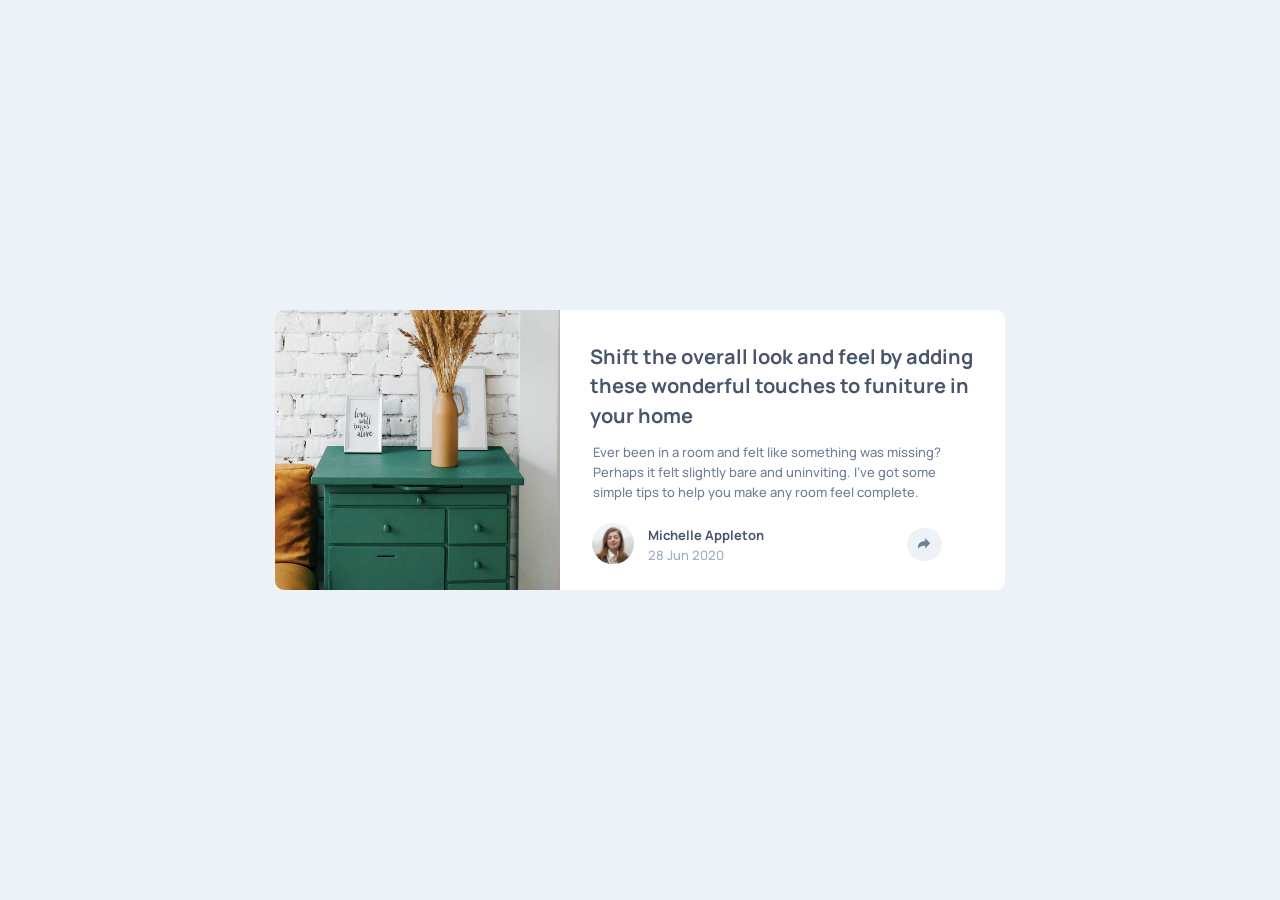
==== assets/index.html @ accf0608 "----" ====
<!DOCTYPE html>
<html lang="en">
<head>
  <meta charset="UTF-8">
  <meta name="viewport" content="width=device-width, initial-scale=1.0"> <!-- displays site properly based on user's device -->
  <link rel="icon" type="image/png" sizes="32x32" href="./images/favicon-32x32.png">
  <link rel="preload" 
  href="../fonts/manrope-v20-latin-500.woff2"
  as="font"
  type="font/woff2"
  crossorigin>
  <link rel="preload" 
  href="../fonts/manrope-v20-latin-700.woff2"
  as="font"
  type="font/woff2"
  crossorigin>
  <link rel="stylesheet" href="styles.css">
  <title>Frontend Mentor | Article preview component</title>
</head>
<body>
  <main class="parent-container">
    <img class="image" src="../images/drawers.jpg" alt="Image of drawers" height="20" width="20">

    <div class="content-container">
      <h1 class="heading">Shift the overall look and feel by adding these wonderful touches to funiture in your home</h1>
      <p class="paragraph">
        Ever been in a room and felt like something was missing? Perhaps 
        it felt slightly bare and uninviting. I’ve got some simple tips 
        to help you make any room feel complete.  
      </p>
    </div>
    
    <div class="writer-container">
      <img class="profile-pic" src="../images/avatar-michelle.jpg" alt="Profile picture of Michelle" height="20" width="20">
      <section class="publisher-name-and-date">
        <p class="publisher-name">Michelle Appleton</p>
        <p class="article-publish-date">28 Jun 2020</p>
      </section>
      <button class="share-container" type="button" aria-expanded="false"></button>

      <div class="active">
        <h1 class="share-title">S H A R E</h1>
        <ul class="icons">
          <li><a href="https://www.facebook.com" target="_blank"><img src="../images/icon-facebook.svg" alt="" height="20" width="20"></a></li>
          <li><a href="https://x.com/?lang=en-za" target="_blank"><img src="../images/icon-twitter.svg" alt="" height="20" width="20"></a></li>
          <li><a href="https://www.pinterest.com" target="_blank"><img src="../images/icon-pinterest.svg" alt="" height="20" width="20"></a></li>
        </ul>
        <button class="share-container-2" type="button" aria-label="Close share panel"></button>
      </div>
    </div>
  </main>
  <script defer src="script.js"></script>
</body>
</html>
---- assets/styles.css ----
/* manrope-500 - latin */
@font-face {
  font-display: swap; /* Check https://developer.mozilla.org/en-US/docs/Web/CSS/@font-face/font-display for other options. */
  font-family: "Manrope";
  font-style: normal;
  font-weight: 500;
  src: url("../fonts/manrope-v20-latin-500.woff2") format("woff2"); /* Chrome 36+, Opera 23+, Firefox 39+, Safari 12+, iOS 10+ */
}
/* manrope-700 - latin */
@font-face {
  font-display: swap; /* Check https://developer.mozilla.org/en-US/docs/Web/CSS/@font-face/font-display for other options. */
  font-family: "Manrope";
  font-style: normal;
  font-weight: 700;
  src: url("../fonts/manrope-v20-latin-700.woff2") format("woff2"); /* Chrome 36+, Opera 23+, Firefox 39+, Safari 12+, iOS 10+ */
}
:root {
  --very-dark-grayish-blue: hsl(217, 19%, 35%);
  --desaturated-dark-blue:hsl(214, 17%, 51%);
  --grayish-blue: hsl(212, 23%, 69%);
  --light-grayish-blue:hsl(210, 46%, 95%);
  --white: hsl(0, 0%, 100%);
  --font-family: 'Manrope', sans-serif;
  --font-size: calc(13 / 16 * 1rem);
  --mobile-layout: calc(375 / 16 * 1rem);
  --desktop-layout: calc(1440 / 16 * 1rem);
}

/* || RESET */
*,
*::after,
*::before {
  margin: 0;
  padding: 0;
  box-sizing: border-box;
}

img,
picture,
video {
  display: block;
  max-width: 100%;
  height: auto;
}

input,
button,
textarea,
select {
  font: inherit;
  color: inherit;
  background: none;
  border-color: transparent;
}

a {
  text-decoration: none;
  color: inherit;
}

ul,
ol {
  list-style-type: none;
}

body {
  background-color: var(--light-grayish-blue);
  display: flex;
  justify-content: center;
  align-items: center;
  min-height: 100vh;
  width: 100%;
}

.parent-container {
  display: flex;
  align-items: center;
  justify-content: start;
  flex-direction: column;
  width: 20.5rem;
  height: 32rem;
  background-color: var(--white);
  border-top-left-radius: 0.5625rem;
  border-top-right-radius: 0.5625rem;
  border-bottom-left-radius: 0.5625rem;
  border-bottom-right-radius: 0.5625rem;
  font-family: var(--font-family);
}

.image {
  height: 12.5rem;
  width: 100%;
  border-top-left-radius: inherit;
  border-top-right-radius: inherit;
}

.content-container {
  display: flex;
  flex-direction: column;
  justify-content: center;
  gap: 0.8125rem;
  padding-block-start: 2.3125rem;
  padding-inline: 1.875rem;
  width: 100%;
  font-size: var(--font-size);
  margin-block-end: 1.875rem;
}

.heading {
  font-size: 1rem;
  color: var(--very-dark-grayish-blue);
  line-height: 1.48em;
}

.paragraph {
  line-height: 1.51em;
  padding-inline: 0.1875rem;
  padding-inline-end: 0.4375rem;
  color: var(--desaturated-dark-blue);
}

.writer-container {
  position: relative;
  display: flex;
  justify-content: start;
  align-items: center;
  width: 100%;
  padding-inline: 2rem;
  font-size: var(--font-size);
  gap: 0.875rem;
}

.profile-pic {
  width: 2.59375rem;
  border-radius: 12.5rem;
}

.publisher-name-and-date {
  display: flex;
  flex-direction: column;
  height: 100%;
  width: 12.5rem;
}

.publisher-name {
  padding-block-start: 0.25rem;
  color: var(--very-dark-grayish-blue);
  font-weight: 700;
}

.article-publish-date {
  padding-block-start: 0.125rem;
  font-weight: 500;
  color: var(--grayish-blue);
}

.share-container {
  display: flex;
  justify-content: center;
  align-items: center;
  margin-inline-start: 2.8125rem;
  height: 2.0625rem;
  width: 3.4375rem;
  border-radius: 31.25rem;
  background-color: var(--light-grayish-blue);
  padding-block-start: 0.0625rem;
  margin-block-start: 0.125rem;
  background-image: url(../images/icon-share.svg);
  background-position: center;
  background-repeat: no-repeat;
}

.share {
  width: 0.9375rem;
}

.active {
  position: absolute;
  display: none;
  justify-content: center;
  align-items: center;
  gap: 1.25rem;
  inset: 0;
  height: 4.0625rem;
  width: 100%;
  z-index: 1;
  background-color: var(--very-dark-grayish-blue);
  border-bottom-left-radius: 0.5625rem;
  border-bottom-right-radius: 0.5625rem;
}

.active.show {
  display: flex;
}

.icons {
  display: flex;
  align-items: center;
  gap: 1.25rem;
}

.share-container-2 {
  display: flex;
  justify-content: center;
  align-items: center;
  margin-inline-start: 1.875rem;
  height: 2.0625rem;
  width: 2.01875rem;
  border-radius: 31.25rem;
  background-color: var(--desaturated-dark-blue);
  padding-block-start: 0.03125rem;
  margin-block-start: 0.125rem;
  background-image: url(../images/icon-share-2.svg);
  background-position: center;
  background-repeat: no-repeat;
}

.share-title {
  font-size: 0.8125rem;
  font-weight: 500;
  color: var(--grayish-blue);
  letter-spacing: 0.1em;
}

@media (min-width: 60rem) {
  body {
    width: 100%;
  }
  .parent-container {
    display: grid;
    grid-template-columns: 17.8125rem 1fr;
    grid-template-rows: repeat(3, 5.8333333333rem);
    width: 45.625rem;
    height: 17.5rem;
  }
  .image {
    height: 100%;
    width: 17.8125rem;
    border-top-right-radius: 0;
    border-bottom-left-radius: 0.5625rem;
    grid-row: 1/4;
  }
  .content-container {
    flex-direction: column;
    grid-row: 1/3;
    margin-block-start: 0;
    margin-block-end: 0;
  }
  .heading {
    font-size: 1.25rem;
  }
  .writer-container {
    grid-row: 3/4;
  }
  .share-container {
    height: 2.0625rem;
    width: 2.1875rem;
    padding-block-start: 0.03125rem;
    background-image: url(../images/icon-share.svg);
    background-repeat: no-repeat;
    background-position: center;
  }
  .share-container.share-open {
    background-image: url(../images/icon-share-2.svg);
    background-position: center;
    background-repeat: no-repeat;
    background-color: var(--desaturated-dark-blue);
  }
  .share-container-2 {
    display: none;
  }
  .icons {
    width: 5rem;
  }
  .active {
    position: absolute;
    top: auto;
    left: auto;
    bottom: 3.75rem;
    right: -1.25rem;
    margin-bottom: 0.09375rem;
    display: none;
    justify-content: center;
    align-items: center;
    gap: 1.25rem;
    width: 12.5rem;
    height: 3.4375rem;
    padding: 1.125rem;
    background-color: var(--very-dark-grayish-blue);
    border-radius: 0.75rem;
    z-index: 2;
    box-shadow: 0 0.375rem 1.125rem rgba(20, 29, 50, 0.15);
  }
  .active::after {
    content: "";
    position: absolute;
    top: auto;
    left: auto;
    bottom: -0.4375rem;
    right: 5.9375rem;
    border-left: 0.4375rem solid transparent;
    border-right: 0.4375rem solid transparent;
    border-top: 0.4375rem solid var(--very-dark-grayish-blue);
  }
  .share-title {
    font-size: 0.6875rem;
  }
}/*# sourceMappingURL=styles.css.map */
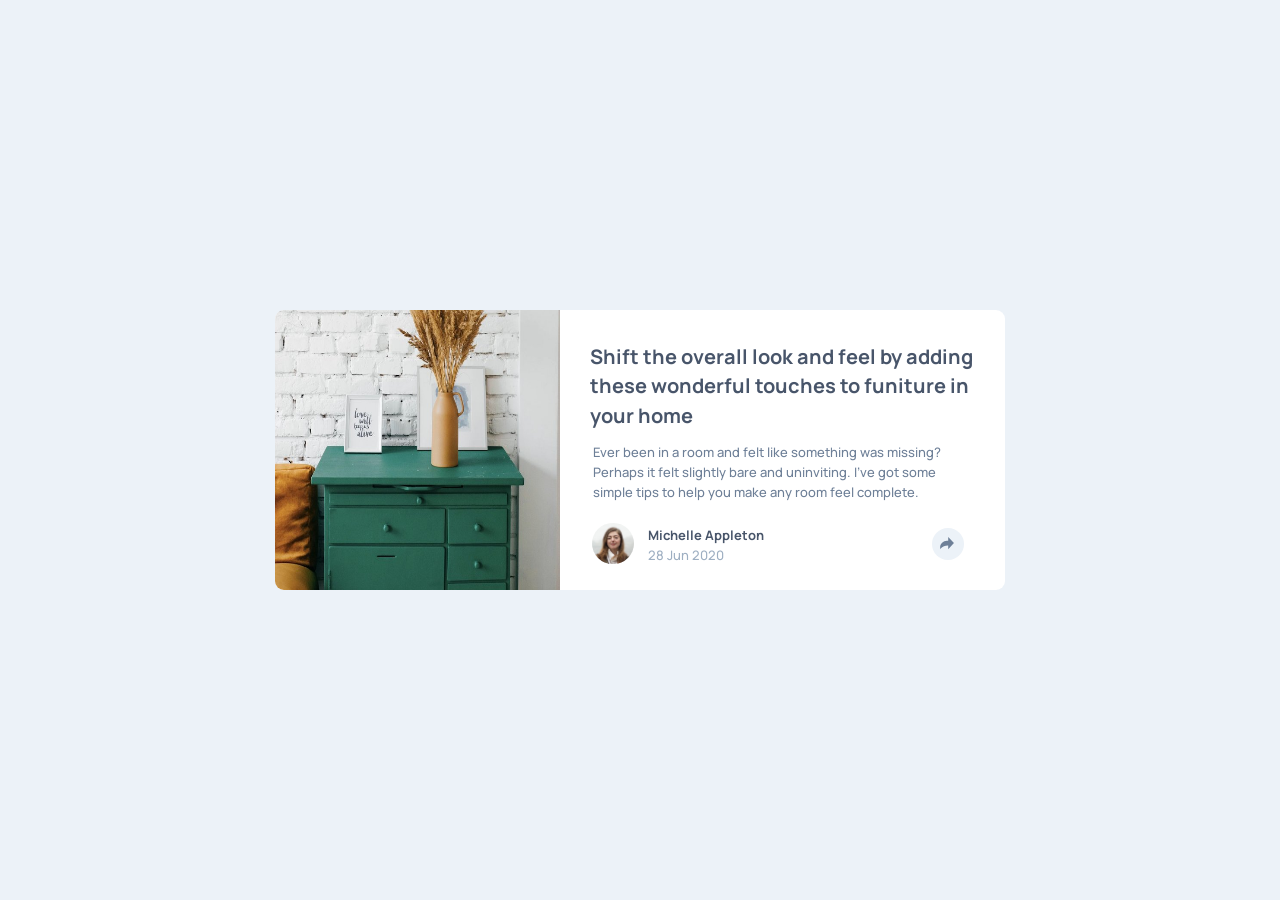
==== commit 160a9f18: "---" ====
--- a/assets/index.html
+++ b/assets/index.html
@@ -3,7 +3,7 @@
 <head>
   <meta charset="UTF-8">
   <meta name="viewport" content="width=device-width, initial-scale=1.0"> <!-- displays site properly based on user's device -->
-  <link rel="icon" type="image/png" sizes="32x32" href="./images/favicon-32x32.png">
+  <link rel="icon" type="image/png" sizes="32x32" href="../images/favicon-32x32.png">
   <link rel="preload" 
   href="../fonts/manrope-v20-latin-500.woff2"
   as="font"
--- a/assets/styles.css
+++ b/assets/styles.css
@@ -168,6 +168,7 @@
   background-image: url(../images/icon-share.svg);
   background-position: center;
   background-repeat: no-repeat;
+  background-size: 1.0625rem;
 }
 
 .share {
@@ -213,6 +214,7 @@
   background-image: url(../images/icon-share-2.svg);
   background-position: center;
   background-repeat: no-repeat;
+  background-size: 1.0625rem;
 }
 
 .share-title {
@@ -253,12 +255,14 @@
     grid-row: 3/4;
   }
   .share-container {
-    height: 2.0625rem;
-    width: 2.1875rem;
+    height: 2rem;
+    width: 2.03125rem;
     padding-block-start: 0.03125rem;
     background-image: url(../images/icon-share.svg);
     background-repeat: no-repeat;
     background-position: center;
+    background-size: 1.0625rem;
+    margin-inline-start: 4.375rem;
   }
   .share-container.share-open {
     background-image: url(../images/icon-share-2.svg);
@@ -277,7 +281,7 @@
     top: auto;
     left: auto;
     bottom: 3.75rem;
-    right: -1.25rem;
+    right: -2.6875rem;
     margin-bottom: 0.09375rem;
     display: none;
     justify-content: center;
